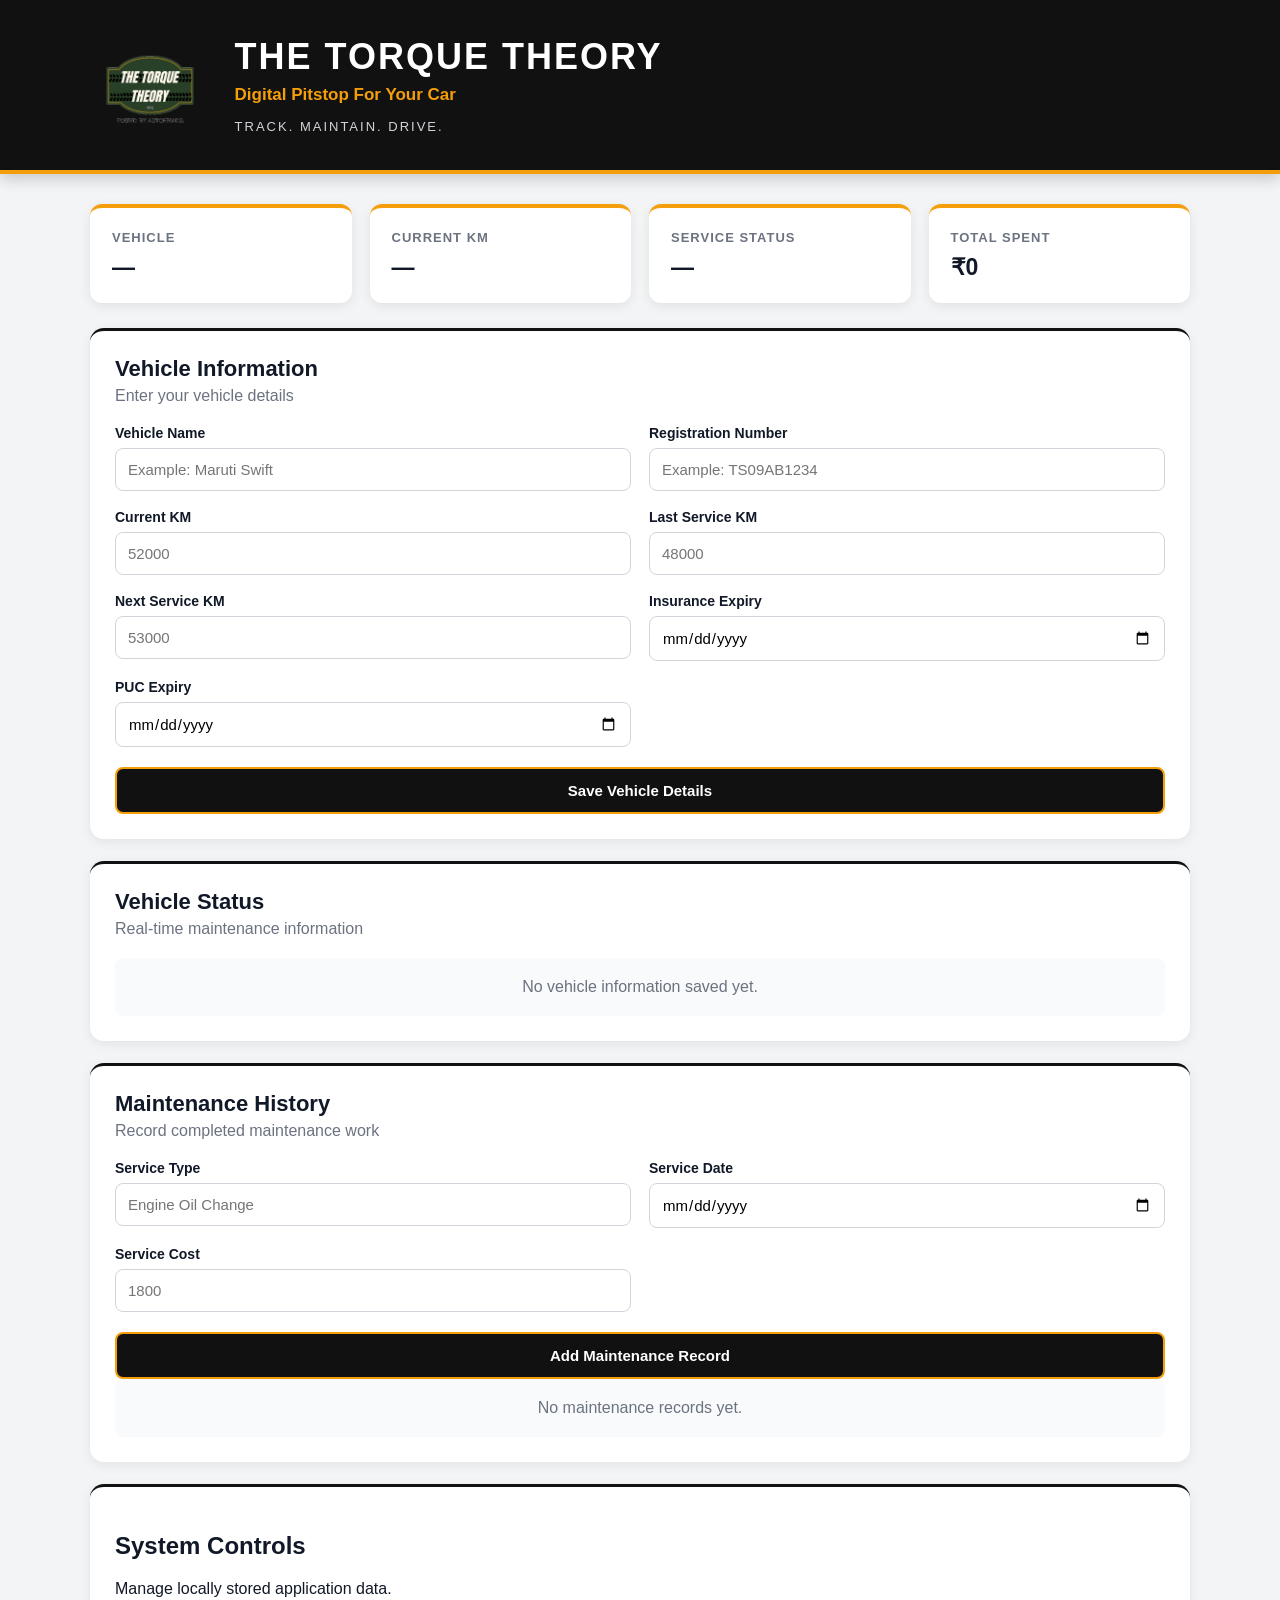
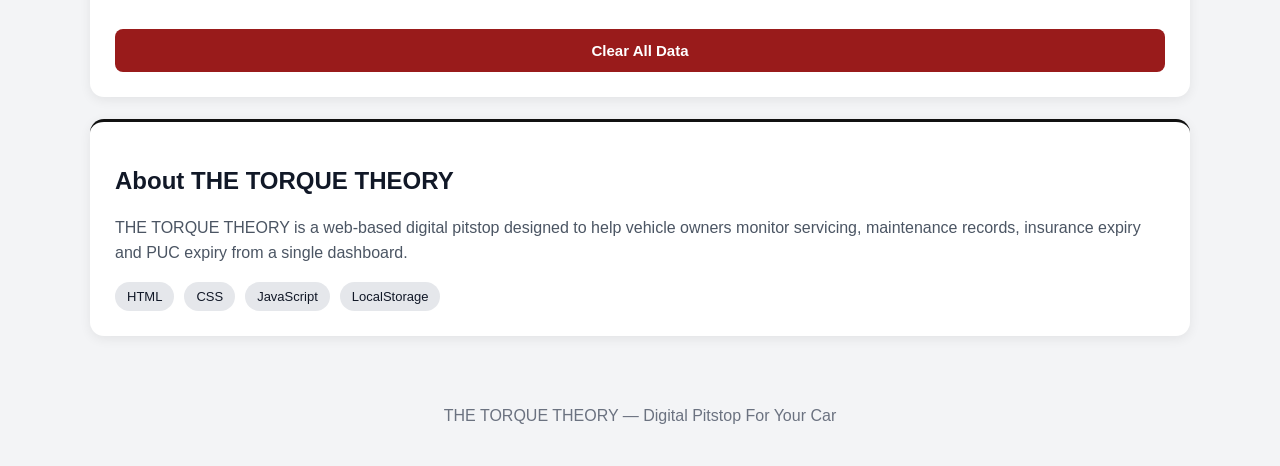
==== index.html @ 617a2e3b "Add files via upload" ====
<!DOCTYPE html>
<html lang="en">

<head>

    <meta charset="UTF-8">

    <meta name="viewport"
        content="width=device-width, initial-scale=1.0">

    <title>
        THE TORQUE THEORY | Digital Pitstop For Your Car
    </title>

    <link rel="stylesheet" href="./style.css">

</head>


<body>


<header class="topbar">

    <div class="brand">

        <img
            src="torque-theory-logo.png"
            alt="The Torque Theory Logo"
            class="logo"
        >

        <div class="brand-text">

            <h1>
                THE TORQUE THEORY
            </h1>

            <p>
                Digital Pitstop For Your Car
            </p>

            <span class="tagline">
                Track. Maintain. Drive.
            </span>

        </div>

    </div>

</header>



<main class="container">


    <!-- DASHBOARD -->

    <section class="dashboard">


        <div class="stat-card">

            <span>Vehicle</span>

            <h2 id="dashboardVehicle">
                —
            </h2>

        </div>



        <div class="stat-card">

            <span>Current KM</span>

            <h2 id="dashboardKm">
                —
            </h2>

        </div>



        <div class="stat-card">

            <span>Service Status</span>

            <h2 id="dashboardService">
                —
            </h2>

        </div>



        <div class="stat-card">

            <span>Total Spent</span>

            <h2 id="dashboardSpent">
                ₹0
            </h2>

        </div>


    </section>



    <!-- VEHICLE INFORMATION -->

    <section class="card">

        <div class="section-title">

            <div>

                <h2>
                    Vehicle Information
                </h2>

                <p>
                    Enter your vehicle details
                </p>

            </div>

        </div>



        <div class="form-grid">


            <div>

                <label>
                    Vehicle Name
                </label>

                <input
                    id="vehicleName"
                    placeholder="Example: Maruti Swift">

            </div>



            <div>

                <label>
                    Registration Number
                </label>

                <input
                    id="registration"
                    placeholder="Example: TS09AB1234">

            </div>



            <div>

                <label>
                    Current KM
                </label>

                <input
                    id="currentKm"
                    type="number"
                    placeholder="52000">

            </div>



            <div>

                <label>
                    Last Service KM
                </label>

                <input
                    id="lastService"
                    type="number"
                    placeholder="48000">

            </div>



            <div>

                <label>
                    Next Service KM
                </label>

                <input
                    id="nextService"
                    type="number"
                    placeholder="53000">

            </div>



            <div>

                <label>
                    Insurance Expiry
                </label>

                <input
                    id="insurance"
                    type="date">

            </div>



            <div>

                <label>
                    PUC Expiry
                </label>

                <input
                    id="puc"
                    type="date">

            </div>


        </div>



        <button
            class="primary-btn"
            onclick="saveVehicle()">

            Save Vehicle Details

        </button>


    </section>




    <!-- VEHICLE STATUS -->

    <section class="card">

        <div class="section-title">

            <div>

                <h2>
                    Vehicle Status
                </h2>

                <p>
                    Real-time maintenance information
                </p>

            </div>

        </div>



        <div id="status">

            <div class="empty">

                No vehicle information saved yet.

            </div>

        </div>


    </section>




    <!-- MAINTENANCE -->

    <section class="card">

        <div class="section-title">

            <div>

                <h2>
                    Maintenance History
                </h2>

                <p>
                    Record completed maintenance work
                </p>

            </div>

        </div>



        <div class="form-grid">


            <div>

                <label>
                    Service Type
                </label>

                <input
                    id="serviceType"
                    placeholder="Engine Oil Change">

            </div>



            <div>

                <label>
                    Service Date
                </label>

                <input
                    id="serviceDate"
                    type="date">

            </div>



            <div>

                <label>
                    Service Cost
                </label>

                <input
                    id="serviceCost"
                    type="number"
                    placeholder="1800">

            </div>


        </div>



        <button
            class="primary-btn"
            onclick="addService()">

            Add Maintenance Record

        </button>



        <div id="history"></div>


    </section>




    <!-- SYSTEM CONTROLS -->

    <section class="card">

        <h2>
            System Controls
        </h2>

        <p>
            Manage locally stored application data.
        </p>


        <button
            class="danger-btn"
            onclick="clearAllData()">

            Clear All Data

        </button>

    </section>




    <!-- ABOUT PROJECT -->

    <section class="card project-info">

        <h2>
            About THE TORQUE THEORY
        </h2>


        <p>

            THE TORQUE THEORY is a web-based digital pitstop
            designed to help vehicle owners monitor servicing,
            maintenance records, insurance expiry and PUC expiry
            from a single dashboard.

        </p>



        <div class="tech-stack">

            <span>HTML</span>

            <span>CSS</span>

            <span>JavaScript</span>

            <span>LocalStorage</span>

        </div>


    </section>


</main>



<footer>

    <p>
        THE TORQUE THEORY — Digital Pitstop For Your Car
    </p>

</footer>



<script src="script.js"></script>


</body>

</html>
---- style.css ----
* {
    box-sizing: border-box;
    font-family: Arial, sans-serif;
}

body {
    margin: 0;
    background: #f3f4f6;
    color: #111827;
}


/* =========================
   HEADER
========================= */

.topbar {
    background: #111111;
    color: white;
    padding: 25px 7%;
    border-bottom: 4px solid #f59e0b;
    box-shadow: 0 4px 15px rgba(0, 0, 0, 0.2);
}

.brand {
    display: flex;
    align-items: center;
    gap: 25px;
}

.logo {
    width: 120px;
    height: 120px;
    object-fit: contain;
}

.brand-text h1 {
    margin: 0;
    font-size: 36px;
    font-weight: 800;
    letter-spacing: 2px;
}

.brand-text p {
    margin: 7px 0;
    color: #f59e0b;
    font-size: 17px;
    font-weight: bold;
}

.tagline {
    display: inline-block;
    margin-top: 7px;
    color: #d1d5db;
    font-size: 13px;
    letter-spacing: 2px;
    text-transform: uppercase;
}


/* =========================
   MAIN
========================= */

.container {
    width: 90%;
    max-width: 1100px;
    margin: 30px auto;
}


/* =========================
   DASHBOARD
========================= */

.dashboard {
    display: grid;
    grid-template-columns: repeat(4, 1fr);
    gap: 18px;
    margin-bottom: 25px;
}

.stat-card {
    position: relative;
    overflow: hidden;

    background: white;
    padding: 22px;

    border-radius: 12px;
    border-top: 4px solid #f59e0b;

    box-shadow: 0 3px 12px rgba(0, 0, 0, 0.08);

    transition: transform 0.2s ease;
}

.stat-card:hover {
    transform: translateY(-3px);
}

.stat-card span {
    display: block;

    color: #6b7280;

    font-size: 13px;
    font-weight: bold;

    letter-spacing: 1px;
    text-transform: uppercase;
}

.stat-card h2 {
    margin: 9px 0 0;

    font-size: 23px;
    font-weight: 800;
}


/* =========================
   CARDS
========================= */

.card {
    background: white;

    padding: 25px;

    border-radius: 14px;

    margin-bottom: 22px;

    border-top: 3px solid #111111;

    box-shadow: 0 3px 12px rgba(0, 0, 0, 0.07);
}

.section-title {
    margin-bottom: 20px;
}

.section-title h2 {
    margin: 0;

    font-size: 22px;
}

.section-title p {
    margin: 5px 0 0;

    color: #6b7280;
}


/* =========================
   FORMS
========================= */

.form-grid {
    display: grid;

    grid-template-columns: repeat(2, 1fr);

    gap: 18px;
}

label {
    display: block;

    margin-bottom: 7px;

    font-size: 14px;
    font-weight: bold;
}

input {
    width: 100%;

    padding: 12px;

    border: 1px solid #d1d5db;

    border-radius: 8px;

    font-size: 15px;
}

input:focus {
    outline: 2px solid #f59e0b;

    border-color: #f59e0b;
}


/* =========================
   BUTTON
========================= */

.primary-btn {
    width: 100%;

    padding: 13px;

    margin-top: 20px;

    border: 2px solid #f59e0b;

    border-radius: 8px;

    background: #111111;

    color: white;

    font-size: 15px;
    font-weight: bold;

    cursor: pointer;
}

.primary-btn:hover {
    background: #f59e0b;

    color: #111111;
}


/* =========================
   STATUS
========================= */

.status-box {
    padding: 15px;

    margin: 10px 0;

    background: #f8fafc;

    border-radius: 8px;

    border-left: 4px solid #111111;
}

.empty {
    padding: 20px;

    text-align: center;

    background: #f9fafb;

    border-radius: 8px;

    color: #6b7280;
}


/* =========================
   SERVICE INDICATORS
========================= */

.service-indicator {
    padding: 16px;

    margin-bottom: 12px;

    border-radius: 10px;

    font-size: 17px;

    font-weight: bold;
}

.status-safe {
    color: #166534;

    background: #dcfce7;

    border-left: 5px solid #16a34a;
}

.status-soon {
    color: #92400e;

    background: #fef3c7;

    border-left: 5px solid #f59e0b;
}

.status-due {
    color: #991b1b;

    background: #fee2e2;

    border-left: 5px solid #dc2626;
}


/* =========================
   MAINTENANCE
========================= */

.service {
    padding: 16px;

    margin-top: 12px;

    background: #f9fafb;

    border-radius: 8px;

    border-left: 4px solid #111111;
}

.delete-btn {
    margin-top: 10px;

    padding: 8px 12px;

    border: none;

    border-radius: 6px;

    background: #dc2626;

    color: white;

    cursor: pointer;
}

.delete-btn:hover {
    background: #b91c1c;
}


/* =========================
   CLEAR DATA
========================= */

.danger-btn {
    width: 100%;

    padding: 13px;

    margin-top: 15px;

    border: none;

    border-radius: 8px;

    background: #991b1b;

    color: white;

    font-size: 15px;

    font-weight: bold;

    cursor: pointer;
}

.danger-btn:hover {
    background: #7f1d1d;
}


/* =========================
   ABOUT
========================= */

.project-info p {
    line-height: 1.6;

    color: #4b5563;
}

.tech-stack {
    display: flex;

    gap: 10px;

    flex-wrap: wrap;

    margin-top: 15px;
}

.tech-stack span {
    padding: 7px 12px;

    background: #e5e7eb;

    border-radius: 20px;

    font-size: 13px;
}


/* =========================
   FOOTER
========================= */

footer {
    text-align: center;

    padding: 25px;

    color: #6b7280;
}


/* =========================
   MOBILE
========================= */

@media (max-width: 700px) {

    .brand {
        flex-direction: column;

        align-items: flex-start;

        gap: 12px;
    }

    .logo {
        width: 100px;
        height: 100px;
    }

    .brand-text h1 {
        font-size: 27px;
    }

    .dashboard {
        grid-template-columns: 1fr 1fr;
    }

    .form-grid {
        grid-template-columns: 1fr;
    }

    .topbar {
        padding: 25px;
    }
}
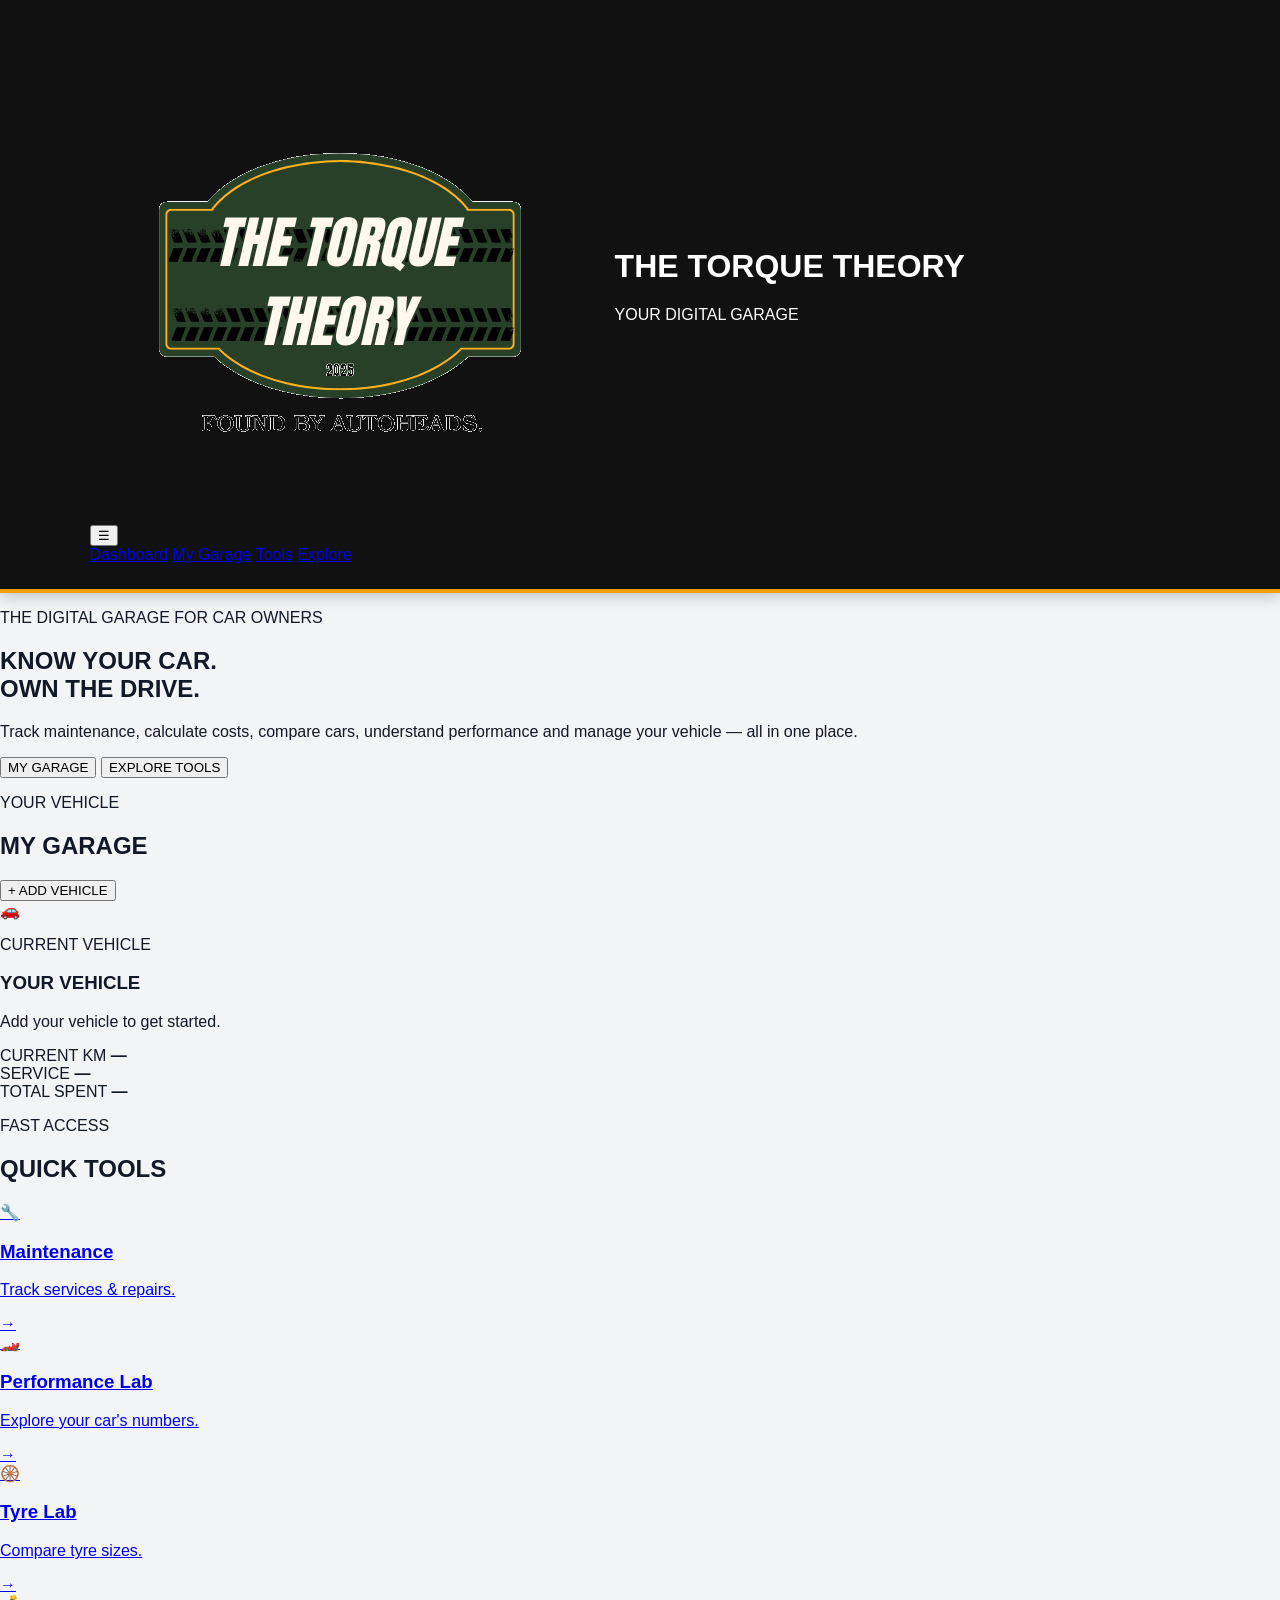
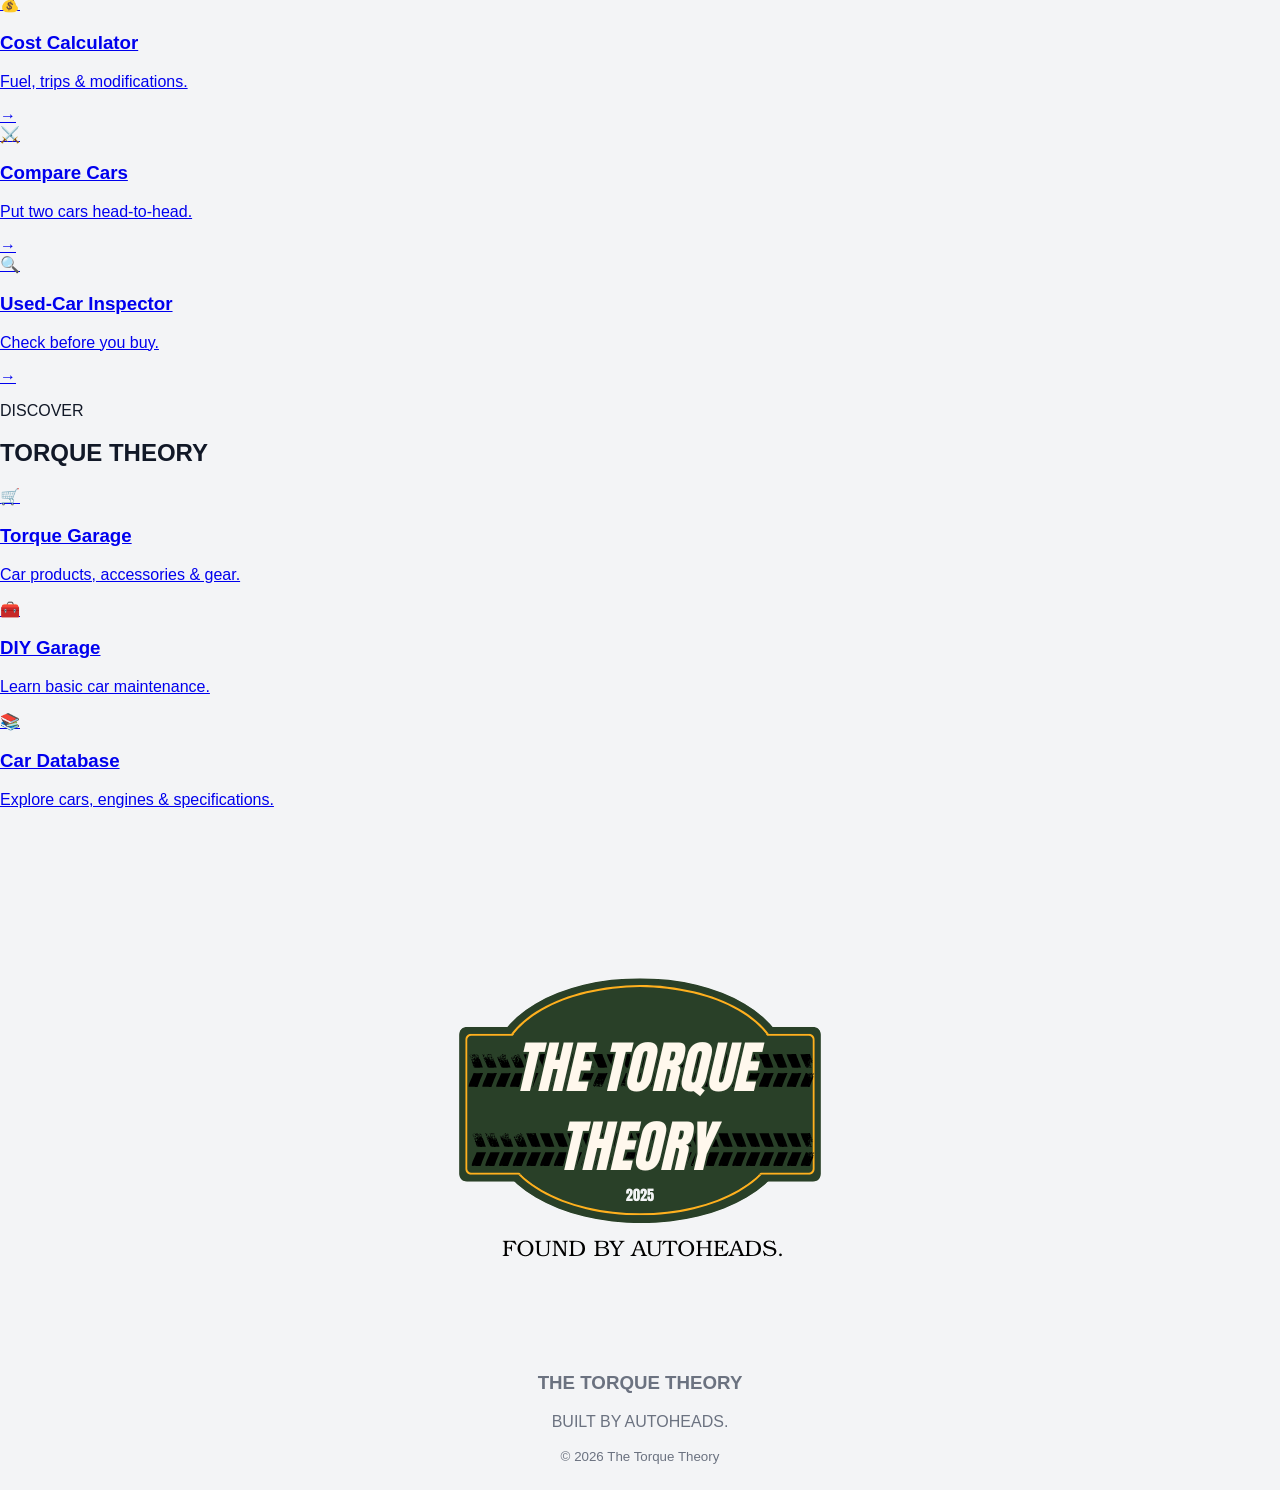
==== commit 777e7a93: "Update index.html" ====
--- a/index.html
+++ b/index.html
@@ -1,465 +1,355 @@
 <!DOCTYPE html>
 <html lang="en">
-
 <head>
-
     <meta charset="UTF-8">
-
-    <meta name="viewport"
-        content="width=device-width, initial-scale=1.0">
-
-    <title>
-        THE TORQUE THEORY | Digital Pitstop For Your Car
-    </title>
-
-    <link rel="stylesheet" href="./style.css">
-
+    <meta name="viewport" content="width=device-width, initial-scale=1.0">
+
+    <title>THE TORQUE THEORY | Digital Garage</title>
+
+    <link rel="stylesheet" href="style.css">
 </head>
 
-
 <body>
 
-
-<header class="topbar">
-
-    <div class="brand">
-
-        <img
-            src="torque-theory-logo.png"
-            alt="The Torque Theory Logo"
-            class="logo"
-        >
-
-        <div class="brand-text">
-
-            <h1>
-                THE TORQUE THEORY
-            </h1>
+    <!-- ================= HEADER ================= -->
+
+    <header class="topbar">
+
+        <div class="brand">
+            <img src="torque-theory-logo.png" alt="Torque Theory">
+            <div>
+                <h1>THE TORQUE THEORY</h1>
+                <span>YOUR DIGITAL GARAGE</span>
+            </div>
+        </div>
+
+        <button class="menu-btn" onclick="toggleMenu()">☰</button>
+
+        <nav id="mainNav">
+            <a href="index.html" class="active">Dashboard</a>
+            <a href="#garage">My Garage</a>
+            <a href="#tools">Tools</a>
+            <a href="#explore">Explore</a>
+        </nav>
+
+    </header>
+
+
+    <!-- ================= HERO ================= -->
+
+    <main>
+
+        <section class="hero">
+
+            <div class="hero-content">
+
+                <p class="eyebrow">THE DIGITAL GARAGE FOR CAR OWNERS</p>
+
+                <h2>
+                    KNOW YOUR CAR.<br>
+                    <span>OWN THE DRIVE.</span>
+                </h2>
+
+                <p class="hero-text">
+                    Track maintenance, calculate costs, compare cars,
+                    understand performance and manage your vehicle —
+                    all in one place.
+                </p>
+
+                <div class="hero-buttons">
+                    <button onclick="scrollToSection('garage')">
+                        MY GARAGE
+                    </button>
+
+                    <button class="secondary-btn"
+                            onclick="scrollToSection('tools')">
+                        EXPLORE TOOLS
+                    </button>
+                </div>
+
+            </div>
+
+        </section>
+
+
+        <!-- ================= GARAGE ================= -->
+
+        <section id="garage" class="section">
+
+            <div class="section-heading">
+                <div>
+                    <p class="eyebrow">YOUR VEHICLE</p>
+                    <h2>MY GARAGE</h2>
+                </div>
+
+                <button class="small-btn" onclick="addVehicle()">
+                    + ADD VEHICLE
+                </button>
+            </div>
+
+
+            <div class="vehicle-card">
+
+                <div class="vehicle-info">
+
+                    <div class="vehicle-icon">
+                        🚗
+                    </div>
+
+                    <div>
+                        <p class="label">CURRENT VEHICLE</p>
+
+                        <h3 id="vehicleName">
+                            YOUR VEHICLE
+                        </h3>
+
+                        <p id="vehicleDetails">
+                            Add your vehicle to get started.
+                        </p>
+                    </div>
+
+                </div>
+
+
+                <div class="vehicle-stats">
+
+                    <div class="stat">
+                        <span>CURRENT KM</span>
+                        <strong id="currentKm">—</strong>
+                    </div>
+
+                    <div class="stat">
+                        <span>SERVICE</span>
+                        <strong id="serviceStatus">—</strong>
+                    </div>
+
+                    <div class="stat">
+                        <span>TOTAL SPENT</span>
+                        <strong id="totalSpent">—</strong>
+                    </div>
+
+                </div>
+
+            </div>
+
+        </section>
+
+
+        <!-- ================= QUICK ACTIONS ================= -->
+
+        <section id="tools" class="section">
+
+            <div class="section-heading">
+
+                <div>
+                    <p class="eyebrow">FAST ACCESS</p>
+                    <h2>QUICK TOOLS</h2>
+                </div>
+
+            </div>
+
+
+            <div class="tools-grid">
+
+                <a href="pages/maintenance.html" class="tool-card">
+
+                    <div class="tool-icon">🔧</div>
+
+                    <div>
+                        <h3>Maintenance</h3>
+                        <p>Track services & repairs.</p>
+                    </div>
+
+                    <span class="arrow">→</span>
+
+                </a>
+
+
+                <a href="pages/performance.html" class="tool-card">
+
+                    <div class="tool-icon">🏎️</div>
+
+                    <div>
+                        <h3>Performance Lab</h3>
+                        <p>Explore your car's numbers.</p>
+                    </div>
+
+                    <span class="arrow">→</span>
+
+                </a>
+
+
+                <a href="pages/tyres.html" class="tool-card">
+
+                    <div class="tool-icon">🛞</div>
+
+                    <div>
+                        <h3>Tyre Lab</h3>
+                        <p>Compare tyre sizes.</p>
+                    </div>
+
+                    <span class="arrow">→</span>
+
+                </a>
+
+
+                <a href="pages/calculators.html" class="tool-card">
+
+                    <div class="tool-icon">💰</div>
+
+                    <div>
+                        <h3>Cost Calculator</h3>
+                        <p>Fuel, trips & modifications.</p>
+                    </div>
+
+                    <span class="arrow">→</span>
+
+                </a>
+
+
+                <a href="pages/compare.html" class="tool-card">
+
+                    <div class="tool-icon">⚔️</div>
+
+                    <div>
+                        <h3>Compare Cars</h3>
+                        <p>Put two cars head-to-head.</p>
+                    </div>
+
+                    <span class="arrow">→</span>
+
+                </a>
+
+
+                <a href="pages/used-car.html" class="tool-card">
+
+                    <div class="tool-icon">🔍</div>
+
+                    <div>
+                        <h3>Used-Car Inspector</h3>
+                        <p>Check before you buy.</p>
+                    </div>
+
+                    <span class="arrow">→</span>
+
+                </a>
+
+            </div>
+
+        </section>
+
+
+        <!-- ================= EXPLORE ================= -->
+
+        <section id="explore" class="section">
+
+            <div class="section-heading">
+
+                <div>
+                    <p class="eyebrow">DISCOVER</p>
+                    <h2>TORQUE THEORY</h2>
+                </div>
+
+            </div>
+
+
+            <div class="explore-grid">
+
+                <a href="pages/products.html" class="explore-card">
+
+                    <span>🛒</span>
+
+                    <div>
+                        <h3>Torque Garage</h3>
+                        <p>Car products, accessories & gear.</p>
+                    </div>
+
+                </a>
+
+
+                <a href="pages/diy.html" class="explore-card">
+
+                    <span>🧰</span>
+
+                    <div>
+                        <h3>DIY Garage</h3>
+                        <p>Learn basic car maintenance.</p>
+                    </div>
+
+                </a>
+
+
+                <a href="pages/database.html" class="explore-card">
+
+                    <span>📚</span>
+
+                    <div>
+                        <h3>Car Database</h3>
+                        <p>Explore cars, engines & specifications.</p>
+                    </div>
+
+                </a>
+
+            </div>
+
+        </section>
+
+
+        <!-- ================= FOOTER ================= -->
+
+        <footer>
+
+            <img src="torque-theory-logo.png" alt="Torque Theory">
+
+            <h3>THE TORQUE THEORY</h3>
 
             <p>
-                Digital Pitstop For Your Car
+                BUILT BY AUTOHEADS.
             </p>
 
-            <span class="tagline">
-                Track. Maintain. Drive.
-            </span>
-
-        </div>
-
-    </div>
-
-</header>
-
-
-
-<main class="container">
-
-
-    <!-- DASHBOARD -->
-
-    <section class="dashboard">
-
-
-        <div class="stat-card">
-
-            <span>Vehicle</span>
-
-            <h2 id="dashboardVehicle">
-                —
-            </h2>
-
-        </div>
-
-
-
-        <div class="stat-card">
-
-            <span>Current KM</span>
-
-            <h2 id="dashboardKm">
-                —
-            </h2>
-
-        </div>
-
-
-
-        <div class="stat-card">
-
-            <span>Service Status</span>
-
-            <h2 id="dashboardService">
-                —
-            </h2>
-
-        </div>
-
-
-
-        <div class="stat-card">
-
-            <span>Total Spent</span>
-
-            <h2 id="dashboardSpent">
-                ₹0
-            </h2>
-
-        </div>
-
-
-    </section>
-
-
-
-    <!-- VEHICLE INFORMATION -->
-
-    <section class="card">
-
-        <div class="section-title">
-
-            <div>
-
-                <h2>
-                    Vehicle Information
-                </h2>
-
-                <p>
-                    Enter your vehicle details
-                </p>
-
-            </div>
-
-        </div>
-
-
-
-        <div class="form-grid">
-
-
-            <div>
-
-                <label>
-                    Vehicle Name
-                </label>
-
-                <input
-                    id="vehicleName"
-                    placeholder="Example: Maruti Swift">
-
-            </div>
-
-
-
-            <div>
-
-                <label>
-                    Registration Number
-                </label>
-
-                <input
-                    id="registration"
-                    placeholder="Example: TS09AB1234">
-
-            </div>
-
-
-
-            <div>
-
-                <label>
-                    Current KM
-                </label>
-
-                <input
-                    id="currentKm"
-                    type="number"
-                    placeholder="52000">
-
-            </div>
-
-
-
-            <div>
-
-                <label>
-                    Last Service KM
-                </label>
-
-                <input
-                    id="lastService"
-                    type="number"
-                    placeholder="48000">
-
-            </div>
-
-
-
-            <div>
-
-                <label>
-                    Next Service KM
-                </label>
-
-                <input
-                    id="nextService"
-                    type="number"
-                    placeholder="53000">
-
-            </div>
-
-
-
-            <div>
-
-                <label>
-                    Insurance Expiry
-                </label>
-
-                <input
-                    id="insurance"
-                    type="date">
-
-            </div>
-
-
-
-            <div>
-
-                <label>
-                    PUC Expiry
-                </label>
-
-                <input
-                    id="puc"
-                    type="date">
-
-            </div>
-
-
-        </div>
-
-
-
-        <button
-            class="primary-btn"
-            onclick="saveVehicle()">
-
-            Save Vehicle Details
-
-        </button>
-
-
-    </section>
-
-
-
-
-    <!-- VEHICLE STATUS -->
-
-    <section class="card">
-
-        <div class="section-title">
-
-            <div>
-
-                <h2>
-                    Vehicle Status
-                </h2>
-
-                <p>
-                    Real-time maintenance information
-                </p>
-
-            </div>
-
-        </div>
-
-
-
-        <div id="status">
-
-            <div class="empty">
-
-                No vehicle information saved yet.
-
-            </div>
-
-        </div>
-
-
-    </section>
-
-
-
-
-    <!-- MAINTENANCE -->
-
-    <section class="card">
-
-        <div class="section-title">
-
-            <div>
-
-                <h2>
-                    Maintenance History
-                </h2>
-
-                <p>
-                    Record completed maintenance work
-                </p>
-
-            </div>
-
-        </div>
-
-
-
-        <div class="form-grid">
-
-
-            <div>
-
-                <label>
-                    Service Type
-                </label>
-
-                <input
-                    id="serviceType"
-                    placeholder="Engine Oil Change">
-
-            </div>
-
-
-
-            <div>
-
-                <label>
-                    Service Date
-                </label>
-
-                <input
-                    id="serviceDate"
-                    type="date">
-
-            </div>
-
-
-
-            <div>
-
-                <label>
-                    Service Cost
-                </label>
-
-                <input
-                    id="serviceCost"
-                    type="number"
-                    placeholder="1800">
-
-            </div>
-
-
-        </div>
-
-
-
-        <button
-            class="primary-btn"
-            onclick="addService()">
-
-            Add Maintenance Record
-
-        </button>
-
-
-
-        <div id="history"></div>
-
-
-    </section>
-
-
-
-
-    <!-- SYSTEM CONTROLS -->
-
-    <section class="card">
-
-        <h2>
-            System Controls
-        </h2>
-
-        <p>
-            Manage locally stored application data.
-        </p>
-
-
-        <button
-            class="danger-btn"
-            onclick="clearAllData()">
-
-            Clear All Data
-
-        </button>
-
-    </section>
-
-
-
-
-    <!-- ABOUT PROJECT -->
-
-    <section class="card project-info">
-
-        <h2>
-            About THE TORQUE THEORY
-        </h2>
-
-
-        <p>
-
-            THE TORQUE THEORY is a web-based digital pitstop
-            designed to help vehicle owners monitor servicing,
-            maintenance records, insurance expiry and PUC expiry
-            from a single dashboard.
-
-        </p>
-
-
-
-        <div class="tech-stack">
-
-            <span>HTML</span>
-
-            <span>CSS</span>
-
-            <span>JavaScript</span>
-
-            <span>LocalStorage</span>
-
-        </div>
-
-
-    </section>
-
-
-</main>
-
-
-
-<footer>
-
-    <p>
-        THE TORQUE THEORY — Digital Pitstop For Your Car
-    </p>
-
-</footer>
-
-
-
-<script src="script.js"></script>
-
+            <div class="footer-line"></div>
+
+            <small>
+                © 2026 The Torque Theory
+            </small>
+
+        </footer>
+
+    </main>
+
+
+    <!-- ================= JAVASCRIPT ================= -->
+
+    <script src="script.js"></script>
+
+    <script>
+
+        function scrollToSection(id) {
+            document.getElementById(id)?.scrollIntoView({
+                behavior: "smooth"
+            });
+        }
+
+
+        function toggleMenu() {
+
+            const nav = document.getElementById("mainNav");
+
+            nav.classList.toggle("show");
+
+        }
+
+
+        function addVehicle() {
+
+            alert(
+                "Vehicle management is coming next.\n\n" +
+                "We'll connect your garage system here."
+            );
+
+        }
+
+    </script>
 
 </body>
-
-</html>+</html>
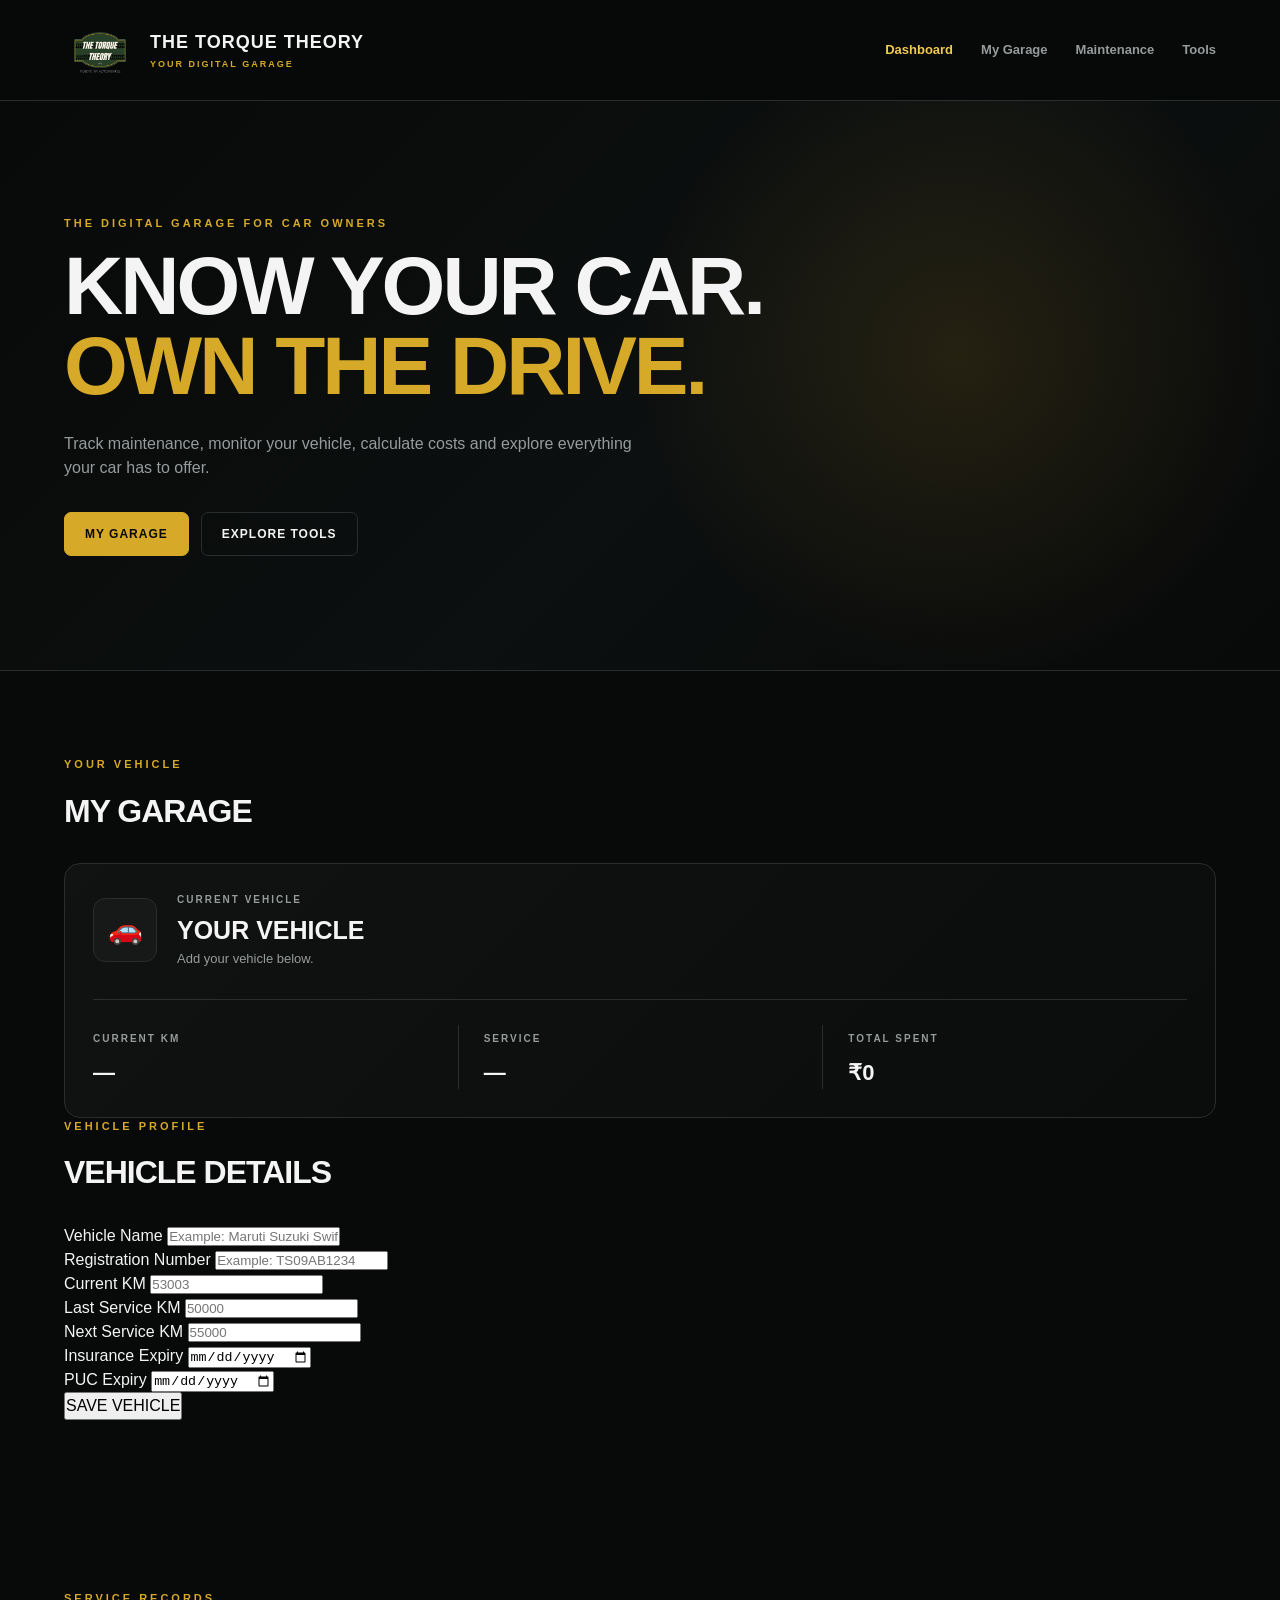
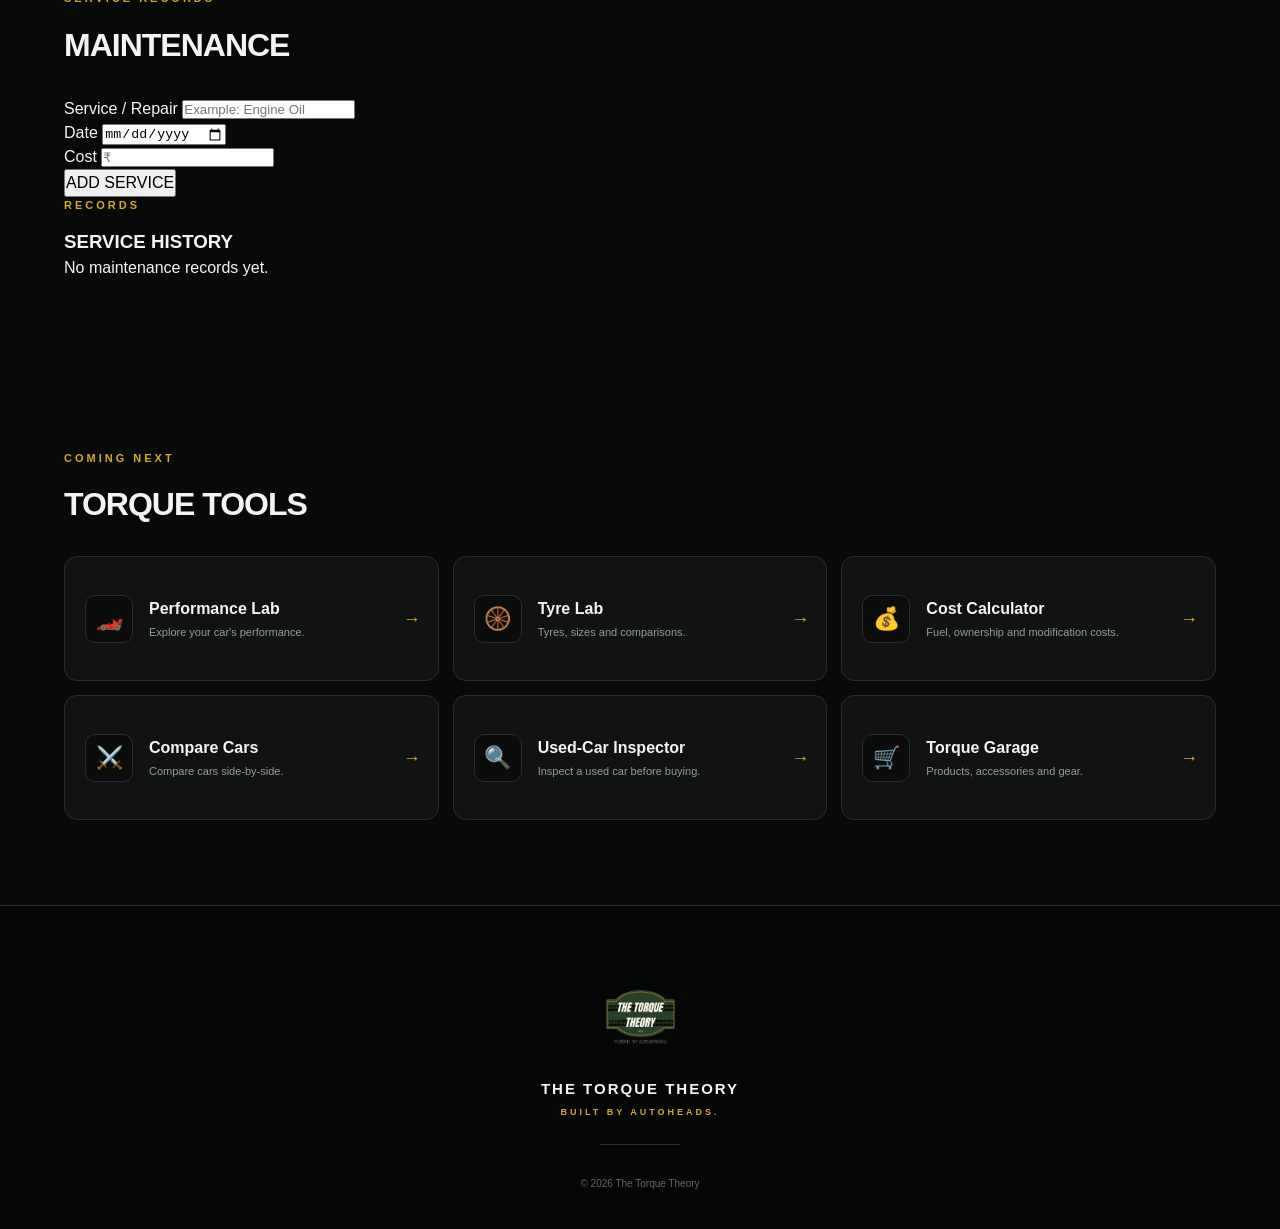
==== commit b54acb10: "Update index.html" ====
--- a/index.html
+++ b/index.html
@@ -11,345 +11,528 @@
 
 <body>
 
-    <!-- ================= HEADER ================= -->
-
-    <header class="topbar">
-
-        <div class="brand">
-            <img src="torque-theory-logo.png" alt="Torque Theory">
-            <div>
-                <h1>THE TORQUE THEORY</h1>
-                <span>YOUR DIGITAL GARAGE</span>
-            </div>
-        </div>
-
-        <button class="menu-btn" onclick="toggleMenu()">☰</button>
-
-        <nav id="mainNav">
-            <a href="index.html" class="active">Dashboard</a>
-            <a href="#garage">My Garage</a>
-            <a href="#tools">Tools</a>
-            <a href="#explore">Explore</a>
-        </nav>
-
-    </header>
-
-
-    <!-- ================= HERO ================= -->
-
-    <main>
-
-        <section class="hero">
-
-            <div class="hero-content">
-
-                <p class="eyebrow">THE DIGITAL GARAGE FOR CAR OWNERS</p>
-
-                <h2>
-                    KNOW YOUR CAR.<br>
-                    <span>OWN THE DRIVE.</span>
-                </h2>
-
-                <p class="hero-text">
-                    Track maintenance, calculate costs, compare cars,
-                    understand performance and manage your vehicle —
-                    all in one place.
+<header class="topbar">
+
+    <div class="brand">
+        <img src="torque-theory-logo.png" alt="Torque Theory Logo">
+
+        <div>
+            <h1>THE TORQUE THEORY</h1>
+            <span>YOUR DIGITAL GARAGE</span>
+        </div>
+    </div>
+
+    <button class="menu-btn" onclick="toggleMenu()">☰</button>
+
+    <nav id="mainNav">
+        <a href="#dashboard" class="active">Dashboard</a>
+        <a href="#garage">My Garage</a>
+        <a href="#maintenance">Maintenance</a>
+        <a href="#tools">Tools</a>
+    </nav>
+
+</header>
+
+
+<main>
+
+<!-- ================= DASHBOARD ================= -->
+
+<section id="dashboard" class="hero">
+
+    <div class="hero-content">
+
+        <p class="eyebrow">
+            THE DIGITAL GARAGE FOR CAR OWNERS
+        </p>
+
+        <h2>
+            KNOW YOUR CAR.<br>
+            <span>OWN THE DRIVE.</span>
+        </h2>
+
+        <p class="hero-text">
+            Track maintenance, monitor your vehicle,
+            calculate costs and explore everything
+            your car has to offer.
+        </p>
+
+        <div class="hero-buttons">
+
+            <button onclick="scrollToSection('garage')">
+                MY GARAGE
+            </button>
+
+            <button
+                class="secondary-btn"
+                onclick="scrollToSection('tools')">
+                EXPLORE TOOLS
+            </button>
+
+        </div>
+
+    </div>
+
+</section>
+
+
+<!-- ================= MY GARAGE ================= -->
+
+<section id="garage" class="section">
+
+    <div class="section-heading">
+
+        <div>
+            <p class="eyebrow">YOUR VEHICLE</p>
+            <h2>MY GARAGE</h2>
+        </div>
+
+    </div>
+
+
+    <!-- DASHBOARD VEHICLE CARD -->
+
+    <div class="vehicle-card">
+
+        <div class="vehicle-info">
+
+            <div class="vehicle-icon">
+                🚗
+            </div>
+
+            <div>
+
+                <p class="label">
+                    CURRENT VEHICLE
                 </p>
 
-                <div class="hero-buttons">
-                    <button onclick="scrollToSection('garage')">
-                        MY GARAGE
-                    </button>
-
-                    <button class="secondary-btn"
-                            onclick="scrollToSection('tools')">
-                        EXPLORE TOOLS
-                    </button>
-                </div>
-
-            </div>
-
-        </section>
-
-
-        <!-- ================= GARAGE ================= -->
-
-        <section id="garage" class="section">
-
-            <div class="section-heading">
-                <div>
-                    <p class="eyebrow">YOUR VEHICLE</p>
-                    <h2>MY GARAGE</h2>
-                </div>
-
-                <button class="small-btn" onclick="addVehicle()">
-                    + ADD VEHICLE
-                </button>
-            </div>
-
-
-            <div class="vehicle-card">
-
-                <div class="vehicle-info">
-
-                    <div class="vehicle-icon">
-                        🚗
-                    </div>
-
-                    <div>
-                        <p class="label">CURRENT VEHICLE</p>
-
-                        <h3 id="vehicleName">
-                            YOUR VEHICLE
-                        </h3>
-
-                        <p id="vehicleDetails">
-                            Add your vehicle to get started.
-                        </p>
-                    </div>
-
-                </div>
-
-
-                <div class="vehicle-stats">
-
-                    <div class="stat">
-                        <span>CURRENT KM</span>
-                        <strong id="currentKm">—</strong>
-                    </div>
-
-                    <div class="stat">
-                        <span>SERVICE</span>
-                        <strong id="serviceStatus">—</strong>
-                    </div>
-
-                    <div class="stat">
-                        <span>TOTAL SPENT</span>
-                        <strong id="totalSpent">—</strong>
-                    </div>
-
-                </div>
-
-            </div>
-
-        </section>
-
-
-        <!-- ================= QUICK ACTIONS ================= -->
-
-        <section id="tools" class="section">
-
-            <div class="section-heading">
-
-                <div>
-                    <p class="eyebrow">FAST ACCESS</p>
-                    <h2>QUICK TOOLS</h2>
-                </div>
-
-            </div>
-
-
-            <div class="tools-grid">
-
-                <a href="pages/maintenance.html" class="tool-card">
-
-                    <div class="tool-icon">🔧</div>
-
-                    <div>
-                        <h3>Maintenance</h3>
-                        <p>Track services & repairs.</p>
-                    </div>
-
-                    <span class="arrow">→</span>
-
-                </a>
-
-
-                <a href="pages/performance.html" class="tool-card">
-
-                    <div class="tool-icon">🏎️</div>
-
-                    <div>
-                        <h3>Performance Lab</h3>
-                        <p>Explore your car's numbers.</p>
-                    </div>
-
-                    <span class="arrow">→</span>
-
-                </a>
-
-
-                <a href="pages/tyres.html" class="tool-card">
-
-                    <div class="tool-icon">🛞</div>
-
-                    <div>
-                        <h3>Tyre Lab</h3>
-                        <p>Compare tyre sizes.</p>
-                    </div>
-
-                    <span class="arrow">→</span>
-
-                </a>
-
-
-                <a href="pages/calculators.html" class="tool-card">
-
-                    <div class="tool-icon">💰</div>
-
-                    <div>
-                        <h3>Cost Calculator</h3>
-                        <p>Fuel, trips & modifications.</p>
-                    </div>
-
-                    <span class="arrow">→</span>
-
-                </a>
-
-
-                <a href="pages/compare.html" class="tool-card">
-
-                    <div class="tool-icon">⚔️</div>
-
-                    <div>
-                        <h3>Compare Cars</h3>
-                        <p>Put two cars head-to-head.</p>
-                    </div>
-
-                    <span class="arrow">→</span>
-
-                </a>
-
-
-                <a href="pages/used-car.html" class="tool-card">
-
-                    <div class="tool-icon">🔍</div>
-
-                    <div>
-                        <h3>Used-Car Inspector</h3>
-                        <p>Check before you buy.</p>
-                    </div>
-
-                    <span class="arrow">→</span>
-
-                </a>
-
-            </div>
-
-        </section>
-
-
-        <!-- ================= EXPLORE ================= -->
-
-        <section id="explore" class="section">
-
-            <div class="section-heading">
-
-                <div>
-                    <p class="eyebrow">DISCOVER</p>
-                    <h2>TORQUE THEORY</h2>
-                </div>
-
-            </div>
-
-
-            <div class="explore-grid">
-
-                <a href="pages/products.html" class="explore-card">
-
-                    <span>🛒</span>
-
-                    <div>
-                        <h3>Torque Garage</h3>
-                        <p>Car products, accessories & gear.</p>
-                    </div>
-
-                </a>
-
-
-                <a href="pages/diy.html" class="explore-card">
-
-                    <span>🧰</span>
-
-                    <div>
-                        <h3>DIY Garage</h3>
-                        <p>Learn basic car maintenance.</p>
-                    </div>
-
-                </a>
-
-
-                <a href="pages/database.html" class="explore-card">
-
-                    <span>📚</span>
-
-                    <div>
-                        <h3>Car Database</h3>
-                        <p>Explore cars, engines & specifications.</p>
-                    </div>
-
-                </a>
-
-            </div>
-
-        </section>
-
-
-        <!-- ================= FOOTER ================= -->
-
-        <footer>
-
-            <img src="torque-theory-logo.png" alt="Torque Theory">
-
-            <h3>THE TORQUE THEORY</h3>
-
-            <p>
-                BUILT BY AUTOHEADS.
+                <h3 id="dashboardVehicleName">
+                    YOUR VEHICLE
+                </h3>
+
+                <p id="dashboardRegistration">
+                    Add your vehicle below.
+                </p>
+
+            </div>
+
+        </div>
+
+
+        <div class="vehicle-stats">
+
+            <div class="stat">
+
+                <span>CURRENT KM</span>
+
+                <strong id="dashboardCurrentKm">
+                    —
+                </strong>
+
+            </div>
+
+
+            <div class="stat">
+
+                <span>SERVICE</span>
+
+                <strong id="dashboardServiceStatus">
+                    —
+                </strong>
+
+            </div>
+
+
+            <div class="stat">
+
+                <span>TOTAL SPENT</span>
+
+                <strong id="dashboardTotalSpent">
+                    ₹0
+                </strong>
+
+            </div>
+
+        </div>
+
+    </div>
+
+
+    <!-- VEHICLE FORM -->
+
+    <div class="garage-form">
+
+        <div class="section-heading">
+
+            <div>
+                <p class="eyebrow">
+                    VEHICLE PROFILE
+                </p>
+
+                <h2>VEHICLE DETAILS</h2>
+            </div>
+
+        </div>
+
+
+        <div class="form-grid">
+
+            <div class="form-group">
+
+                <label for="vehicleName">
+                    Vehicle Name
+                </label>
+
+                <input
+                    type="text"
+                    id="vehicleName"
+                    placeholder="Example: Maruti Suzuki Swift">
+
+            </div>
+
+
+            <div class="form-group">
+
+                <label for="registration">
+                    Registration Number
+                </label>
+
+                <input
+                    type="text"
+                    id="registration"
+                    placeholder="Example: TS09AB1234">
+
+            </div>
+
+
+            <div class="form-group">
+
+                <label for="vehicleCurrentKm">
+                    Current KM
+                </label>
+
+                <input
+                    type="number"
+                    id="vehicleCurrentKm"
+                    placeholder="53003">
+
+            </div>
+
+
+            <div class="form-group">
+
+                <label for="lastService">
+                    Last Service KM
+                </label>
+
+                <input
+                    type="number"
+                    id="lastService"
+                    placeholder="50000">
+
+            </div>
+
+
+            <div class="form-group">
+
+                <label for="nextService">
+                    Next Service KM
+                </label>
+
+                <input
+                    type="number"
+                    id="nextService"
+                    placeholder="55000">
+
+            </div>
+
+
+            <div class="form-group">
+
+                <label for="insurance">
+                    Insurance Expiry
+                </label>
+
+                <input
+                    type="date"
+                    id="insurance">
+
+            </div>
+
+
+            <div class="form-group">
+
+                <label for="puc">
+                    PUC Expiry
+                </label>
+
+                <input
+                    type="date"
+                    id="puc">
+
+            </div>
+
+        </div>
+
+
+        <button
+            class="save-btn"
+            onclick="saveVehicle()">
+
+            SAVE VEHICLE
+
+        </button>
+
+    </div>
+
+</section>
+
+
+<!-- ================= MAINTENANCE ================= -->
+
+<section id="maintenance" class="section">
+
+    <div class="section-heading">
+
+        <div>
+            <p class="eyebrow">
+                SERVICE RECORDS
             </p>
 
-            <div class="footer-line"></div>
-
-            <small>
-                © 2026 The Torque Theory
-            </small>
-
-        </footer>
-
-    </main>
-
-
-    <!-- ================= JAVASCRIPT ================= -->
-
-    <script src="script.js"></script>
-
-    <script>
-
-        function scrollToSection(id) {
-            document.getElementById(id)?.scrollIntoView({
-                behavior: "smooth"
-            });
-        }
-
-
-        function toggleMenu() {
-
-            const nav = document.getElementById("mainNav");
-
-            nav.classList.toggle("show");
-
-        }
-
-
-        function addVehicle() {
-
-            alert(
-                "Vehicle management is coming next.\n\n" +
-                "We'll connect your garage system here."
-            );
-
-        }
-
-    </script>
+            <h2>MAINTENANCE</h2>
+        </div>
+
+    </div>
+
+
+    <div class="maintenance-form">
+
+        <div class="form-grid">
+
+            <div class="form-group">
+
+                <label for="serviceType">
+                    Service / Repair
+                </label>
+
+                <input
+                    type="text"
+                    id="serviceType"
+                    placeholder="Example: Engine Oil">
+
+            </div>
+
+
+            <div class="form-group">
+
+                <label for="serviceDate">
+                    Date
+                </label>
+
+                <input
+                    type="date"
+                    id="serviceDate">
+
+            </div>
+
+
+            <div class="form-group">
+
+                <label for="serviceCost">
+                    Cost
+                </label>
+
+                <input
+                    type="number"
+                    id="serviceCost"
+                    placeholder="₹">
+
+            </div>
+
+        </div>
+
+
+        <button
+            class="save-btn"
+            onclick="addService()">
+
+            ADD SERVICE
+
+        </button>
+
+    </div>
+
+
+    <div class="history-section">
+
+        <p class="eyebrow">
+            RECORDS
+        </p>
+
+        <h3>SERVICE HISTORY</h3>
+
+        <div id="history">
+
+            <div class="empty">
+                No maintenance records yet.
+            </div>
+
+        </div>
+
+    </div>
+
+</section>
+
+
+<!-- ================= TOOLS ================= -->
+
+<section id="tools" class="section">
+
+    <div class="section-heading">
+
+        <div>
+
+            <p class="eyebrow">
+                COMING NEXT
+            </p>
+
+            <h2>TORQUE TOOLS</h2>
+
+        </div>
+
+    </div>
+
+
+    <div class="tools-grid">
+
+        <a href="#" class="tool-card">
+
+            <div class="tool-icon">
+                🏎️
+            </div>
+
+            <div>
+                <h3>Performance Lab</h3>
+                <p>Explore your car's performance.</p>
+            </div>
+
+            <span class="arrow">→</span>
+
+        </a>
+
+
+        <a href="#" class="tool-card">
+
+            <div class="tool-icon">
+                🛞
+            </div>
+
+            <div>
+                <h3>Tyre Lab</h3>
+                <p>Tyres, sizes and comparisons.</p>
+            </div>
+
+            <span class="arrow">→</span>
+
+        </a>
+
+
+        <a href="#" class="tool-card">
+
+            <div class="tool-icon">
+                💰
+            </div>
+
+            <div>
+                <h3>Cost Calculator</h3>
+                <p>Fuel, ownership and modification costs.</p>
+            </div>
+
+            <span class="arrow">→</span>
+
+        </a>
+
+
+        <a href="#" class="tool-card">
+
+            <div class="tool-icon">
+                ⚔️
+            </div>
+
+            <div>
+                <h3>Compare Cars</h3>
+                <p>Compare cars side-by-side.</p>
+            </div>
+
+            <span class="arrow">→</span>
+
+        </a>
+
+
+        <a href="#" class="tool-card">
+
+            <div class="tool-icon">
+                🔍
+            </div>
+
+            <div>
+                <h3>Used-Car Inspector</h3>
+                <p>Inspect a used car before buying.</p>
+            </div>
+
+            <span class="arrow">→</span>
+
+        </a>
+
+
+        <a href="#" class="tool-card">
+
+            <div class="tool-icon">
+                🛒
+            </div>
+
+            <div>
+                <h3>Torque Garage</h3>
+                <p>Products, accessories and gear.</p>
+            </div>
+
+            <span class="arrow">→</span>
+
+        </a>
+
+    </div>
+
+</section>
+
+
+<!-- ================= FOOTER ================= -->
+
+<footer>
+
+    <img
+        src="torque-theory-logo.png"
+        alt="Torque Theory">
+
+    <h3>
+        THE TORQUE THEORY
+    </h3>
+
+    <p>
+        BUILT BY AUTOHEADS.
+    </p>
+
+    <div class="footer-line"></div>
+
+    <small>
+        © 2026 The Torque Theory
+    </small>
+
+</footer>
+
+</main>
+
+
+<script src="script.js"></script>
 
 </body>
 </html>
--- a/style.css
+++ b/style.css
@@ -1,445 +1,647 @@
+/* =========================================================
+   THE TORQUE THEORY — V2
+   DIGITAL GARAGE
+   ========================================================= */
+
+:root {
+    --bg: #080909;
+    --surface: #111313;
+    --surface-2: #171919;
+    --border: #292d2d;
+
+    --text: #f4f4f4;
+    --muted: #969b9b;
+
+    --accent: #d6a928;
+    --accent-light: #f0c94f;
+
+    --green: #55c878;
+    --yellow: #e6b93f;
+    --red: #e35b5b;
+
+    --max-width: 1180px;
+}
+
+/* ================= RESET ================= */
+
 * {
+    margin: 0;
+    padding: 0;
     box-sizing: border-box;
-    font-family: Arial, sans-serif;
+}
+
+html {
+    scroll-behavior: smooth;
 }
 
 body {
-    margin: 0;
-    background: #f3f4f6;
-    color: #111827;
-}
-
-
-/* =========================
-   HEADER
-========================= */
+    background: var(--bg);
+    color: var(--text);
+    font-family: Arial, Helvetica, sans-serif;
+    line-height: 1.5;
+}
+
+a {
+    color: inherit;
+    text-decoration: none;
+}
+
+button {
+    font: inherit;
+}
+
+
+/* ================= HEADER ================= */
 
 .topbar {
-    background: #111111;
+    width: 100%;
+    min-height: 82px;
+
+    display: flex;
+    align-items: center;
+    justify-content: space-between;
+
+    padding: 14px 5%;
+
+    background: rgba(8, 9, 9, 0.96);
+    border-bottom: 1px solid var(--border);
+
+    position: sticky;
+    top: 0;
+    z-index: 1000;
+}
+
+.brand {
+    display: flex;
+    align-items: center;
+    gap: 14px;
+}
+
+.brand img {
+    width: 72px;
+    height: 72px;
+    object-fit: contain;
+}
+
+.brand h1 {
+    font-size: 18px;
+    letter-spacing: 1px;
+    font-weight: 800;
+}
+
+.brand span {
+    display: block;
+    margin-top: 2px;
+
+    color: var(--accent);
+    font-size: 9px;
+    font-weight: 700;
+    letter-spacing: 2px;
+}
+
+nav {
+    display: flex;
+    align-items: center;
+    gap: 28px;
+}
+
+nav a {
+    color: var(--muted);
+    font-size: 13px;
+    font-weight: 600;
+
+    transition: 0.2s ease;
+}
+
+nav a:hover,
+nav a.active {
+    color: var(--accent-light);
+}
+
+.menu-btn {
+    display: none;
+
+    background: transparent;
+    border: 1px solid var(--border);
     color: white;
-    padding: 25px 7%;
-    border-bottom: 4px solid #f59e0b;
-    box-shadow: 0 4px 15px rgba(0, 0, 0, 0.2);
-}
-
-.brand {
+
+    padding: 8px 11px;
+    border-radius: 8px;
+
+    cursor: pointer;
+}
+
+
+/* ================= HERO ================= */
+
+.hero {
+    min-height: 570px;
+
     display: flex;
     align-items: center;
-    gap: 25px;
-}
-
-.logo {
-    width: 120px;
-    height: 120px;
-    object-fit: contain;
-}
-
-.brand-text h1 {
-    margin: 0;
-    font-size: 36px;
+
+    padding: 80px 5%;
+
+    background:
+        radial-gradient(
+            circle at 75% 45%,
+            rgba(214, 169, 40, 0.12),
+            transparent 32%
+        ),
+        linear-gradient(
+            135deg,
+            #080909 0%,
+            #0d1010 55%,
+            #080909 100%
+        );
+
+    border-bottom: 1px solid var(--border);
+}
+
+.hero-content {
+    width: min(var(--max-width), 100%);
+    margin: auto;
+}
+
+.eyebrow {
+    color: var(--accent);
+    font-size: 11px;
     font-weight: 800;
+    letter-spacing: 3px;
+    margin-bottom: 14px;
+}
+
+.hero h2 {
+    max-width: 800px;
+
+    font-size: clamp(42px, 7vw, 82px);
+    line-height: 0.98;
+    letter-spacing: -3px;
+
+    font-weight: 900;
+}
+
+.hero h2 span {
+    color: var(--accent);
+}
+
+.hero-text {
+    max-width: 600px;
+
+    margin-top: 25px;
+
+    color: var(--muted);
+    font-size: 16px;
+}
+
+.hero-buttons {
+    display: flex;
+    gap: 12px;
+
+    margin-top: 32px;
+}
+
+.hero-buttons button,
+.small-btn {
+    border: 1px solid var(--accent);
+
+    background: var(--accent);
+    color: #080909;
+
+    padding: 12px 20px;
+
+    border-radius: 7px;
+
+    font-size: 12px;
+    font-weight: 800;
+    letter-spacing: 1px;
+
+    cursor: pointer;
+
+    transition: 0.2s ease;
+}
+
+.hero-buttons button:hover,
+.small-btn:hover {
+    background: var(--accent-light);
+    transform: translateY(-2px);
+}
+
+.hero-buttons .secondary-btn {
+    background: transparent;
+    color: var(--text);
+    border-color: var(--border);
+}
+
+.hero-buttons .secondary-btn:hover {
+    border-color: var(--accent);
+    color: var(--accent-light);
+}
+
+
+/* ================= SECTIONS ================= */
+
+.section {
+    width: min(var(--max-width), 90%);
+    margin: auto;
+
+    padding: 85px 0;
+}
+
+.section-heading {
+    display: flex;
+    justify-content: space-between;
+    align-items: end;
+
+    margin-bottom: 28px;
+}
+
+.section-heading h2 {
+    font-size: 32px;
+    letter-spacing: -1px;
+}
+
+.small-btn {
+    padding: 9px 14px;
+    font-size: 10px;
+}
+
+
+/* ================= VEHICLE CARD ================= */
+
+.vehicle-card {
+    background:
+        linear-gradient(
+            135deg,
+            rgba(255,255,255,0.035),
+            rgba(255,255,255,0.01)
+        );
+
+    border: 1px solid var(--border);
+
+    border-radius: 16px;
+
+    padding: 28px;
+
+    transition: 0.25s ease;
+}
+
+.vehicle-card:hover {
+    border-color: rgba(214, 169, 40, 0.45);
+}
+
+.vehicle-info {
+    display: flex;
+    align-items: center;
+    gap: 20px;
+}
+
+.vehicle-icon {
+    width: 64px;
+    height: 64px;
+
+    display: grid;
+    place-items: center;
+
+    border-radius: 12px;
+
+    background: var(--surface-2);
+    border: 1px solid var(--border);
+
+    font-size: 28px;
+}
+
+.label,
+.stat span {
+    color: var(--muted);
+    font-size: 10px;
+    font-weight: 700;
     letter-spacing: 2px;
 }
 
-.brand-text p {
-    margin: 7px 0;
-    color: #f59e0b;
-    font-size: 17px;
-    font-weight: bold;
-}
-
-.tagline {
-    display: inline-block;
+.vehicle-info h3 {
+    margin-top: 5px;
+
+    font-size: 25px;
+}
+
+.vehicle-info p:not(.label) {
+    color: var(--muted);
+    font-size: 13px;
+}
+
+.vehicle-stats {
+    display: grid;
+    grid-template-columns: repeat(3, 1fr);
+
+    margin-top: 30px;
+
+    border-top: 1px solid var(--border);
+    padding-top: 25px;
+}
+
+.stat {
+    padding-right: 20px;
+}
+
+.stat + .stat {
+    border-left: 1px solid var(--border);
+    padding-left: 25px;
+}
+
+.stat strong {
+    display: block;
+
     margin-top: 7px;
-    color: #d1d5db;
-    font-size: 13px;
-    letter-spacing: 2px;
-    text-transform: uppercase;
-}
-
-
-/* =========================
-   MAIN
-========================= */
-
-.container {
-    width: 90%;
-    max-width: 1100px;
-    margin: 30px auto;
-}
-
-
-/* =========================
-   DASHBOARD
-========================= */
-
-.dashboard {
+
+    font-size: 22px;
+}
+
+
+/* ================= TOOLS ================= */
+
+.tools-grid {
     display: grid;
-    grid-template-columns: repeat(4, 1fr);
-    gap: 18px;
-    margin-bottom: 25px;
-}
-
-.stat-card {
+    grid-template-columns: repeat(3, 1fr);
+    gap: 14px;
+}
+
+.tool-card {
     position: relative;
-    overflow: hidden;
-
-    background: white;
-    padding: 22px;
-
-    border-radius: 12px;
-    border-top: 4px solid #f59e0b;
-
-    box-shadow: 0 3px 12px rgba(0, 0, 0, 0.08);
-
-    transition: transform 0.2s ease;
-}
-
-.stat-card:hover {
+
+    display: flex;
+    align-items: center;
+    gap: 16px;
+
+    min-height: 125px;
+
+    padding: 20px;
+
+    background: var(--surface);
+
+    border: 1px solid var(--border);
+    border-radius: 13px;
+
+    transition: 0.25s ease;
+}
+
+.tool-card:hover {
+    transform: translateY(-4px);
+
+    border-color: var(--accent);
+
+    background: var(--surface-2);
+}
+
+.tool-icon {
+    width: 48px;
+    height: 48px;
+
+    display: grid;
+    place-items: center;
+
+    background: #0b0d0d;
+    border: 1px solid var(--border);
+
+    border-radius: 10px;
+
+    font-size: 22px;
+
+    flex-shrink: 0;
+}
+
+.tool-card h3 {
+    font-size: 16px;
+}
+
+.tool-card p {
+    margin-top: 3px;
+
+    color: var(--muted);
+    font-size: 11px;
+}
+
+.arrow {
+    position: absolute;
+    right: 17px;
+    top: 50%;
+
+    color: var(--accent);
+    font-size: 18px;
+
+    transform: translateY(-50%);
+}
+
+
+/* ================= EXPLORE ================= */
+
+.explore-grid {
+    display: grid;
+    grid-template-columns: repeat(3, 1fr);
+    gap: 14px;
+}
+
+.explore-card {
+    display: flex;
+    align-items: center;
+    gap: 17px;
+
+    padding: 24px;
+
+    background: var(--surface);
+
+    border: 1px solid var(--border);
+    border-radius: 13px;
+
+    transition: 0.25s ease;
+}
+
+.explore-card:hover {
+    border-color: var(--accent);
     transform: translateY(-3px);
 }
 
-.stat-card span {
-    display: block;
-
-    color: #6b7280;
-
-    font-size: 13px;
-    font-weight: bold;
-
-    letter-spacing: 1px;
-    text-transform: uppercase;
-}
-
-.stat-card h2 {
-    margin: 9px 0 0;
-
-    font-size: 23px;
-    font-weight: 800;
-}
-
-
-/* =========================
-   CARDS
-========================= */
-
-.card {
-    background: white;
-
-    padding: 25px;
-
-    border-radius: 14px;
-
-    margin-bottom: 22px;
-
-    border-top: 3px solid #111111;
-
-    box-shadow: 0 3px 12px rgba(0, 0, 0, 0.07);
-}
-
-.section-title {
-    margin-bottom: 20px;
-}
-
-.section-title h2 {
-    margin: 0;
-
-    font-size: 22px;
-}
-
-.section-title p {
-    margin: 5px 0 0;
-
-    color: #6b7280;
-}
-
-
-/* =========================
-   FORMS
-========================= */
-
-.form-grid {
-    display: grid;
-
-    grid-template-columns: repeat(2, 1fr);
-
-    gap: 18px;
-}
-
-label {
-    display: block;
-
-    margin-bottom: 7px;
-
-    font-size: 14px;
-    font-weight: bold;
-}
-
-input {
-    width: 100%;
-
-    padding: 12px;
-
-    border: 1px solid #d1d5db;
-
-    border-radius: 8px;
-
-    font-size: 15px;
-}
-
-input:focus {
-    outline: 2px solid #f59e0b;
-
-    border-color: #f59e0b;
-}
-
-
-/* =========================
-   BUTTON
-========================= */
-
-.primary-btn {
-    width: 100%;
-
-    padding: 13px;
-
-    margin-top: 20px;
-
-    border: 2px solid #f59e0b;
-
-    border-radius: 8px;
-
-    background: #111111;
-
-    color: white;
-
-    font-size: 15px;
-    font-weight: bold;
-
-    cursor: pointer;
-}
-
-.primary-btn:hover {
-    background: #f59e0b;
-
-    color: #111111;
-}
-
-
-/* =========================
-   STATUS
-========================= */
-
-.status-box {
-    padding: 15px;
-
-    margin: 10px 0;
-
-    background: #f8fafc;
-
-    border-radius: 8px;
-
-    border-left: 4px solid #111111;
-}
-
-.empty {
-    padding: 20px;
-
-    text-align: center;
-
-    background: #f9fafb;
-
-    border-radius: 8px;
-
-    color: #6b7280;
-}
-
-
-/* =========================
-   SERVICE INDICATORS
-========================= */
-
-.service-indicator {
-    padding: 16px;
-
-    margin-bottom: 12px;
-
-    border-radius: 10px;
-
-    font-size: 17px;
-
-    font-weight: bold;
-}
-
-.status-safe {
-    color: #166534;
-
-    background: #dcfce7;
-
-    border-left: 5px solid #16a34a;
-}
-
-.status-soon {
-    color: #92400e;
-
-    background: #fef3c7;
-
-    border-left: 5px solid #f59e0b;
-}
-
-.status-due {
-    color: #991b1b;
-
-    background: #fee2e2;
-
-    border-left: 5px solid #dc2626;
-}
-
-
-/* =========================
-   MAINTENANCE
-========================= */
-
-.service {
-    padding: 16px;
-
-    margin-top: 12px;
-
-    background: #f9fafb;
-
-    border-radius: 8px;
-
-    border-left: 4px solid #111111;
-}
-
-.delete-btn {
-    margin-top: 10px;
-
-    padding: 8px 12px;
-
-    border: none;
-
-    border-radius: 6px;
-
-    background: #dc2626;
-
-    color: white;
-
-    cursor: pointer;
-}
-
-.delete-btn:hover {
-    background: #b91c1c;
-}
-
-
-/* =========================
-   CLEAR DATA
-========================= */
-
-.danger-btn {
-    width: 100%;
-
-    padding: 13px;
-
-    margin-top: 15px;
-
-    border: none;
-
-    border-radius: 8px;
-
-    background: #991b1b;
-
-    color: white;
-
-    font-size: 15px;
-
-    font-weight: bold;
-
-    cursor: pointer;
-}
-
-.danger-btn:hover {
-    background: #7f1d1d;
-}
-
-
-/* =========================
-   ABOUT
-========================= */
-
-.project-info p {
-    line-height: 1.6;
-
-    color: #4b5563;
-}
-
-.tech-stack {
-    display: flex;
-
-    gap: 10px;
-
-    flex-wrap: wrap;
-
-    margin-top: 15px;
-}
-
-.tech-stack span {
-    padding: 7px 12px;
-
-    background: #e5e7eb;
-
-    border-radius: 20px;
-
-    font-size: 13px;
-}
-
-
-/* =========================
-   FOOTER
-========================= */
+.explore-card > span {
+    font-size: 28px;
+}
+
+.explore-card h3 {
+    font-size: 16px;
+}
+
+.explore-card p {
+    color: var(--muted);
+    font-size: 11px;
+    margin-top: 3px;
+}
+
+
+/* ================= FOOTER ================= */
 
 footer {
     text-align: center;
 
-    padding: 25px;
-
-    color: #6b7280;
-}
-
-
-/* =========================
-   MOBILE
-========================= */
-
-@media (max-width: 700px) {
-
-    .brand {
+    padding: 60px 20px 35px;
+
+    background: #050606;
+
+    border-top: 1px solid var(--border);
+}
+
+footer img {
+    width: 95px;
+    height: 95px;
+    object-fit: contain;
+
+    margin-bottom: 10px;
+}
+
+footer h3 {
+    font-size: 15px;
+    letter-spacing: 2px;
+}
+
+footer p {
+    margin-top: 5px;
+
+    color: var(--accent);
+    font-size: 9px;
+    font-weight: 700;
+    letter-spacing: 3px;
+}
+
+.footer-line {
+    width: 80px;
+    height: 1px;
+
+    background: var(--border);
+
+    margin: 25px auto;
+}
+
+footer small {
+    color: #666;
+    font-size: 10px;
+}
+
+
+/* ================= MOBILE ================= */
+
+@media (max-width: 800px) {
+
+    .topbar {
+        padding: 10px 5%;
+    }
+
+    .brand img {
+        width: 55px;
+        height: 55px;
+    }
+
+    .brand h1 {
+        font-size: 14px;
+    }
+
+    .brand span {
+        font-size: 7px;
+        letter-spacing: 1.5px;
+    }
+
+    .menu-btn {
+        display: block;
+    }
+
+    nav {
+        display: none;
+
+        position: absolute;
+
+        top: 100%;
+        left: 0;
+        right: 0;
+
+        padding: 20px;
+
         flex-direction: column;
-
         align-items: flex-start;
-
-        gap: 12px;
-    }
-
-    .logo {
-        width: 100px;
-        height: 100px;
-    }
-
-    .brand-text h1 {
+        gap: 18px;
+
+        background: #080909;
+        border-bottom: 1px solid var(--border);
+    }
+
+    nav.show {
+        display: flex;
+    }
+
+    .hero {
+        min-height: 520px;
+        padding: 65px 5%;
+    }
+
+    .hero h2 {
+        font-size: 48px;
+        letter-spacing: -2px;
+    }
+
+    .hero-text {
+        font-size: 14px;
+    }
+
+    .hero-buttons {
+        flex-direction: column;
+        align-items: stretch;
+    }
+
+    .section {
+        padding: 60px 0;
+    }
+
+    .section-heading {
+        align-items: flex-start;
+        flex-direction: column;
+        gap: 15px;
+    }
+
+    .vehicle-stats {
+        grid-template-columns: 1fr;
+        gap: 18px;
+    }
+
+    .stat + .stat {
+        border-left: none;
+        border-top: 1px solid var(--border);
+
+        padding-left: 0;
+        padding-top: 18px;
+    }
+
+    .tools-grid,
+    .explore-grid {
+        grid-template-columns: 1fr;
+    }
+
+}
+
+
+/* ================= SMALL PHONES ================= */
+
+@media (max-width: 450px) {
+
+    .brand h1 {
+        font-size: 12px;
+    }
+
+    .hero h2 {
+        font-size: 39px;
+    }
+
+    .section-heading h2 {
         font-size: 27px;
     }
 
-    .dashboard {
-        grid-template-columns: 1fr 1fr;
-    }
-
-    .form-grid {
-        grid-template-columns: 1fr;
-    }
-
-    .topbar {
-        padding: 25px;
-    }
-}+    .vehicle-card {
+        padding: 20px;
+    }
+
+}
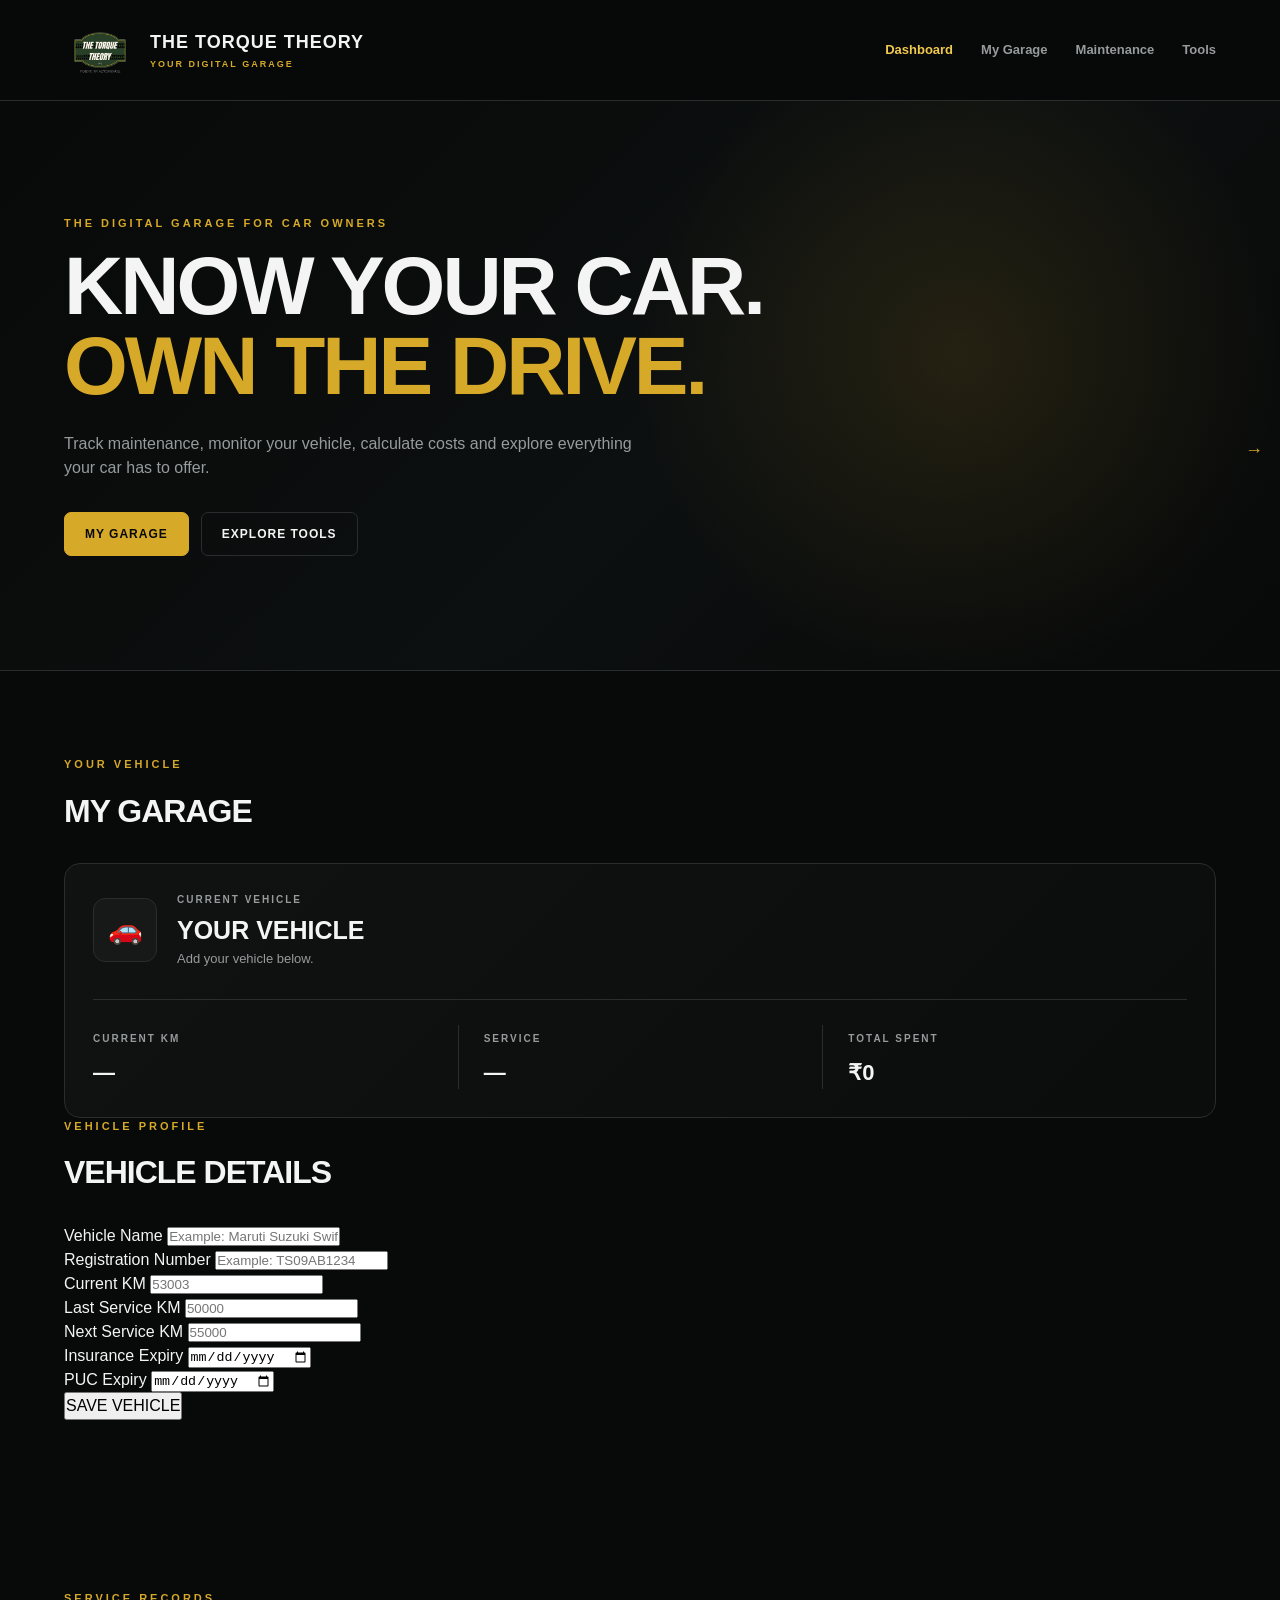
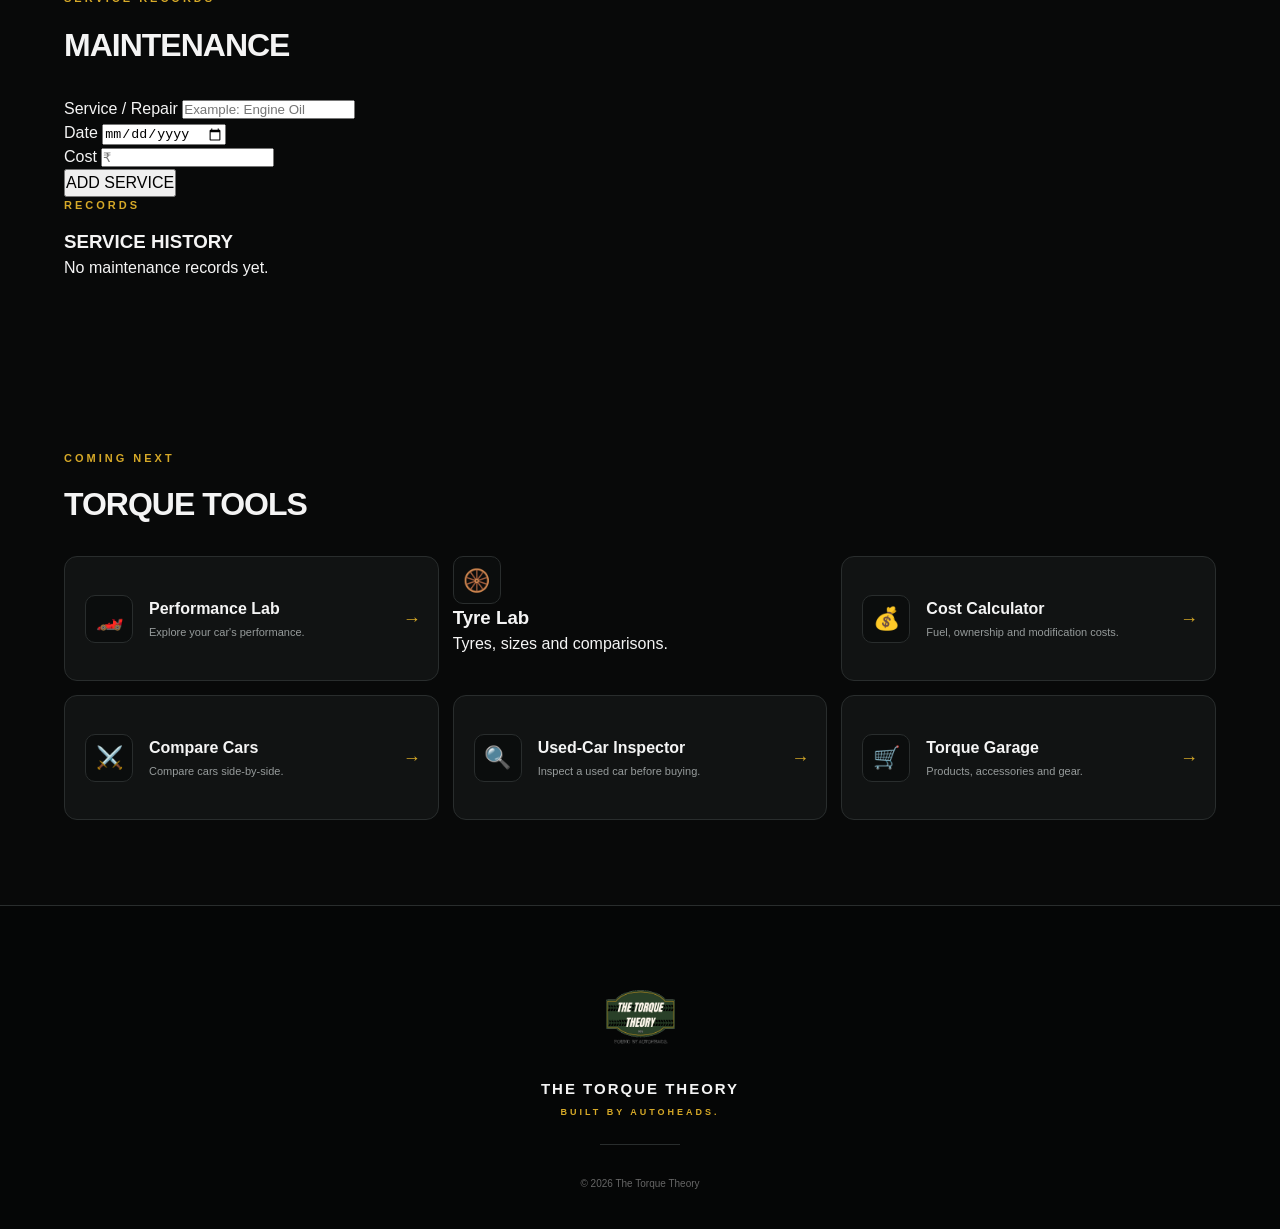
==== commit 5362cbd2: "Update index.html" ====
--- a/index.html
+++ b/index.html
@@ -405,7 +405,7 @@
 
     <div class="tools-grid">
 
-        <a href="#" class="tool-card">
+       <a href="pages/calculators.html" class="tool-card">
 
             <div class="tool-icon">
                 🏎️
@@ -421,7 +421,7 @@
         </a>
 
 
-        <a href="#" class="tool-card">
+        <a href="#" class="tool-<a href="pages/used-car-inspector.html" class="tool-card">
 
             <div class="tool-icon">
                 🛞
@@ -485,7 +485,7 @@
         </a>
 
 
-        <a href="#" class="tool-card">
+        <a href="pages/products.html" class="tool-card">
 
             <div class="tool-icon">
                 🛒
